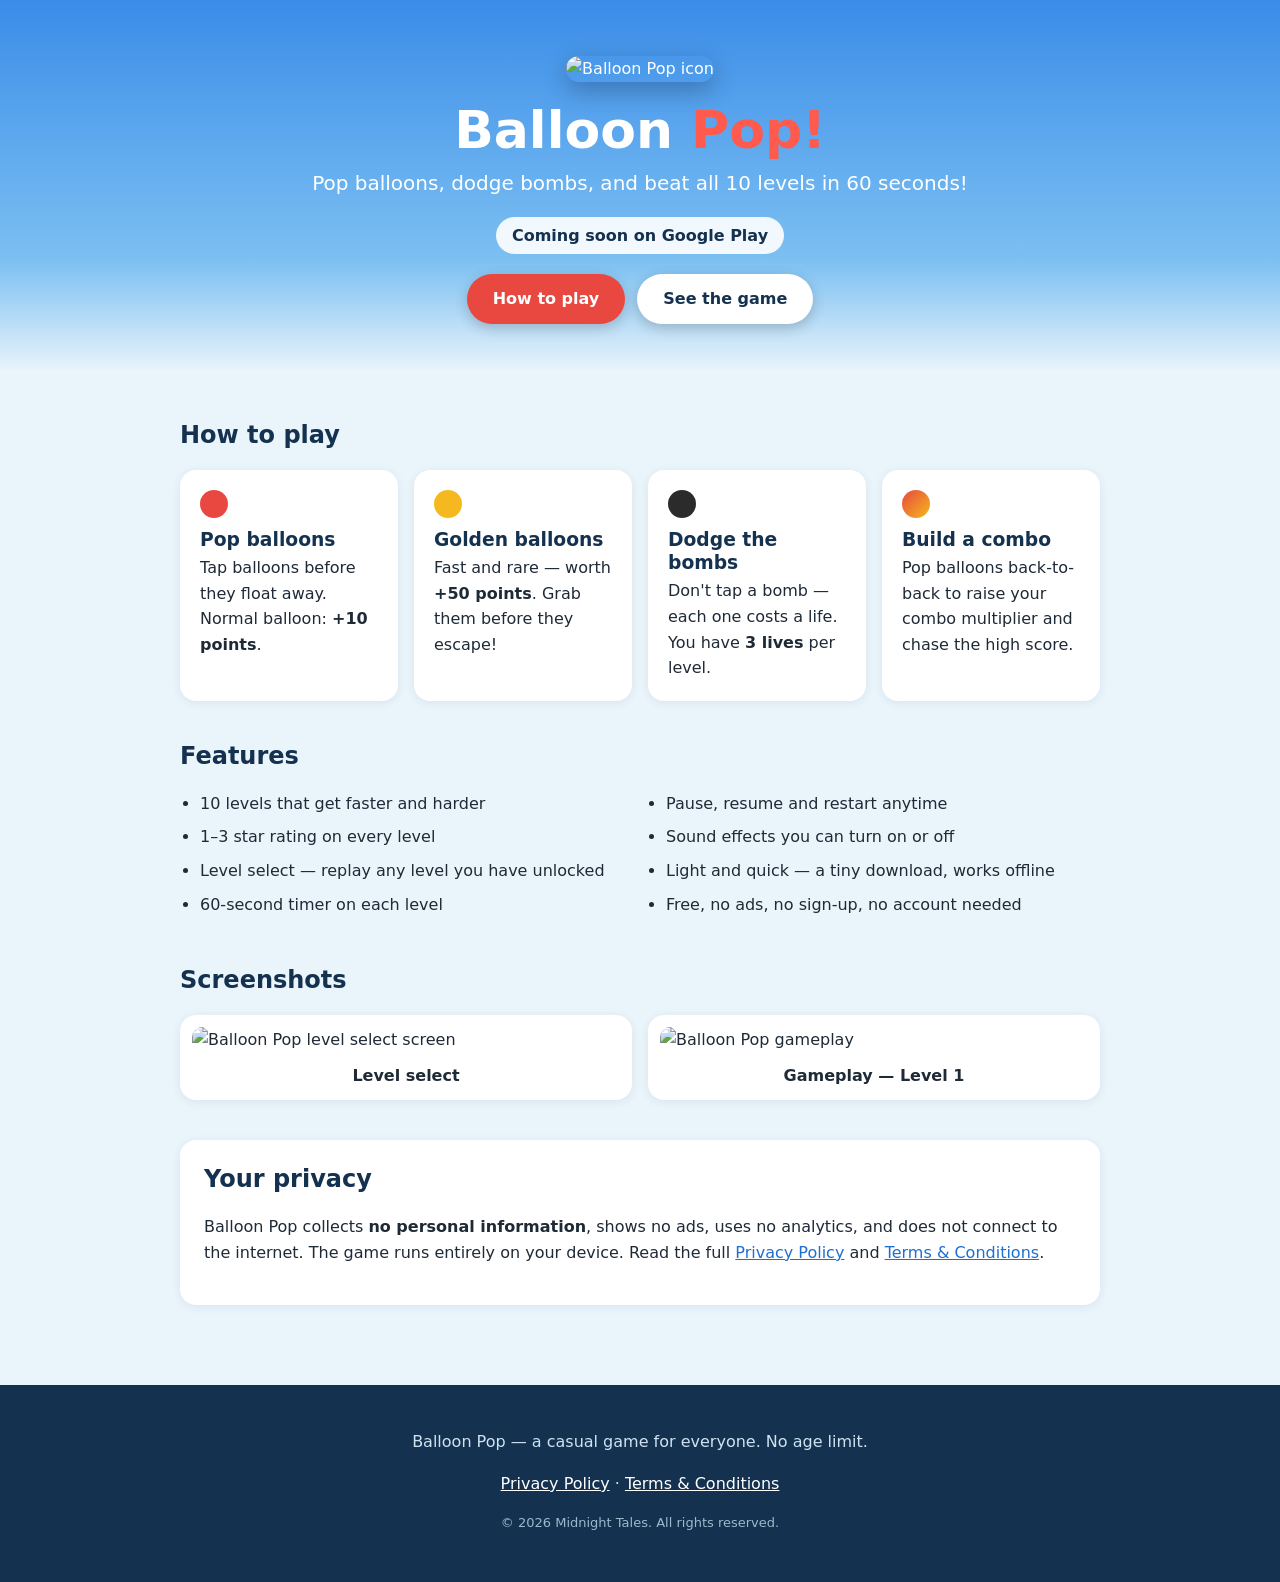
==== index.html @ a08adcc6 "Balloon Pop website: landing page, privacy policy and terms" ====
<!DOCTYPE html>
<html lang="en">
<head>
<meta charset="utf-8">
<meta name="viewport" content="width=device-width, initial-scale=1">
<title>Balloon Pop — Pop balloons, beat 10 levels!</title>
<meta name="description" content="Balloon Pop is a simple, fast and fun shooting game for everyone. Pop balloons, dodge bombs and beat all 10 levels. Free, no ads, no sign-up.">
<link rel="stylesheet" href="style.css">
<link rel="icon" href="assets/icon-512x512.png">
</head>
<body>
<header class="hero">
  <img class="hero-icon" src="assets/icon-512x512.png" alt="Balloon Pop icon">
  <h1>Balloon <span>Pop!</span></h1>
  <p class="tagline">Pop balloons, dodge bombs, and beat all 10 levels in 60 seconds!</p>
  <p class="soon">Coming soon on Google Play</p>
  <div class="hero-cta">
    <a class="btn" href="#how">How to play</a>
    <a class="btn ghost" href="#screenshots">See the game</a>
  </div>
</header>

<main>
  <section id="how">
    <h2>How to play</h2>
    <div class="cards">
      <div class="card"><div class="dot red"></div><h3>Pop balloons</h3><p>Tap balloons before they float away. Normal balloon: <strong>+10 points</strong>.</p></div>
      <div class="card"><div class="dot gold"></div><h3>Golden balloons</h3><p>Fast and rare — worth <strong>+50 points</strong>. Grab them before they escape!</p></div>
      <div class="card"><div class="dot bomb"></div><h3>Dodge the bombs</h3><p>Don't tap a bomb — each one costs a life. You have <strong>3 lives</strong> per level.</p></div>
      <div class="card"><div class="dot combo"></div><h3>Build a combo</h3><p>Pop balloons back-to-back to raise your combo multiplier and chase the high score.</p></div>
    </div>
  </section>

  <section>
    <h2>Features</h2>
    <ul class="features">
      <li>10 levels that get faster and harder</li>
      <li>1–3 star rating on every level</li>
      <li>Level select — replay any level you have unlocked</li>
      <li>60-second timer on each level</li>
      <li>Pause, resume and restart anytime</li>
      <li>Sound effects you can turn on or off</li>
      <li>Light and quick — a tiny download, works offline</li>
      <li>Free, no ads, no sign-up, no account needed</li>
    </ul>
  </section>

  <section id="screenshots">
    <h2>Screenshots</h2>
    <div class="shots">
      <figure><img src="assets/screenshot-1-menu.png" alt="Balloon Pop level select screen"><figcaption>Level select</figcaption></figure>
      <figure><img src="assets/screenshot-2-gameplay.png" alt="Balloon Pop gameplay"><figcaption>Gameplay — Level 1</figcaption></figure>
    </div>
  </section>

  <section class="privacy-note">
    <h2>Your privacy</h2>
    <p>Balloon Pop collects <strong>no personal information</strong>, shows no ads, uses no analytics, and does not connect to the internet. The game runs entirely on your device. Read the full <a href="privacy-policy.html">Privacy Policy</a> and <a href="terms.html">Terms &amp; Conditions</a>.</p>
  </section>
</main>

<footer>
  <p>Balloon Pop — a casual game for everyone. No age limit.</p>
  <p><a href="privacy-policy.html">Privacy Policy</a> · <a href="terms.html">Terms &amp; Conditions</a></p>
  <p class="small">© 2026 Midnight Tales. All rights reserved.</p>
</footer>
</body>
</html>
---- style.css ----
* { box-sizing: border-box; }
body {
  margin: 0;
  font-family: system-ui, -apple-system, "Segoe UI", Arial, sans-serif;
  color: #1f2a37;
  background: #eaf4fb;
  line-height: 1.6;
}
a { color: #1d6fd1; }
h1, h2, h3 { color: #14324f; line-height: 1.25; }
h2 { margin-top: 0; }

/* ---------- hero ---------- */
.hero {
  text-align: center;
  padding: 56px 20px 48px;
  background: linear-gradient(180deg, #3a8ce8 0%, #7cc0f2 70%, #eaf4fb 100%);
  color: #fff;
}
.hero-icon { width: 120px; height: 120px; border-radius: 28px; box-shadow: 0 8px 24px rgba(0,0,0,.25); }
.hero h1 { font-size: 52px; margin: 16px 0 4px; color: #fff; }
.hero h1 span { color: #ff5a4e; }
.tagline { font-size: 20px; margin: 0 0 8px; }
.soon {
  display: inline-block;
  background: rgba(255,255,255,.9);
  color: #14324f;
  font-weight: 700;
  padding: 6px 16px;
  border-radius: 999px;
  margin: 10px 0 20px;
}
.hero-cta { display: flex; gap: 12px; justify-content: center; flex-wrap: wrap; }
.btn {
  display: inline-block;
  background: #e8483f;
  color: #fff;
  font-weight: 700;
  text-decoration: none;
  padding: 12px 26px;
  border-radius: 999px;
  box-shadow: 0 4px 14px rgba(0,0,0,.2);
}
.btn.ghost { background: #fff; color: #14324f; }

/* ---------- sections ---------- */
main { max-width: 960px; margin: 0 auto; padding: 8px 20px 40px; }
section { margin: 40px 0; }
.cards { display: grid; grid-template-columns: repeat(auto-fit, minmax(200px, 1fr)); gap: 16px; }
.card {
  background: #fff;
  border-radius: 16px;
  padding: 20px;
  box-shadow: 0 2px 10px rgba(20,50,79,.08);
}
.card h3 { margin: 10px 0 4px; }
.card p { margin: 0; }
.dot { width: 28px; height: 28px; border-radius: 50%; }
.dot.red { background: #e8483f; }
.dot.gold { background: #f5b81e; }
.dot.bomb { background: #2b2b2b; }
.dot.combo { background: linear-gradient(135deg, #e8483f, #f5b81e); }
.features { columns: 2; column-gap: 32px; padding-left: 20px; }
.features li { margin-bottom: 8px; }
.shots { display: grid; grid-template-columns: repeat(auto-fit, minmax(240px, 1fr)); gap: 16px; }
.shots figure { margin: 0; background: #fff; border-radius: 16px; padding: 12px; box-shadow: 0 2px 10px rgba(20,50,79,.08); }
.shots img { width: 100%; border-radius: 10px; display: block; }
.shots figcaption { text-align: center; font-weight: 600; margin-top: 10px; }
.privacy-note { background: #fff; border-radius: 16px; padding: 24px; box-shadow: 0 2px 10px rgba(20,50,79,.08); }

/* ---------- legal pages ---------- */
.page-head { max-width: 760px; margin: 0 auto; padding: 32px 20px 0; }
.page-head h1 { font-size: 34px; margin: 12px 0 4px; }
.updated { color: #5b6b7a; margin: 0; }
.back { font-weight: 600; text-decoration: none; }
.legal { max-width: 760px; }
.legal h2 { margin-top: 28px; font-size: 20px; }

/* ---------- footer ---------- */
footer {
  text-align: center;
  padding: 28px 20px 36px;
  background: #14324f;
  color: #cfe2f2;
}
footer a { color: #fff; }
footer .small { font-size: 13px; color: #9db8cc; }

@media (max-width: 600px) {
  .hero h1 { font-size: 38px; }
  .tagline { font-size: 17px; }
  .features { columns: 1; }
}
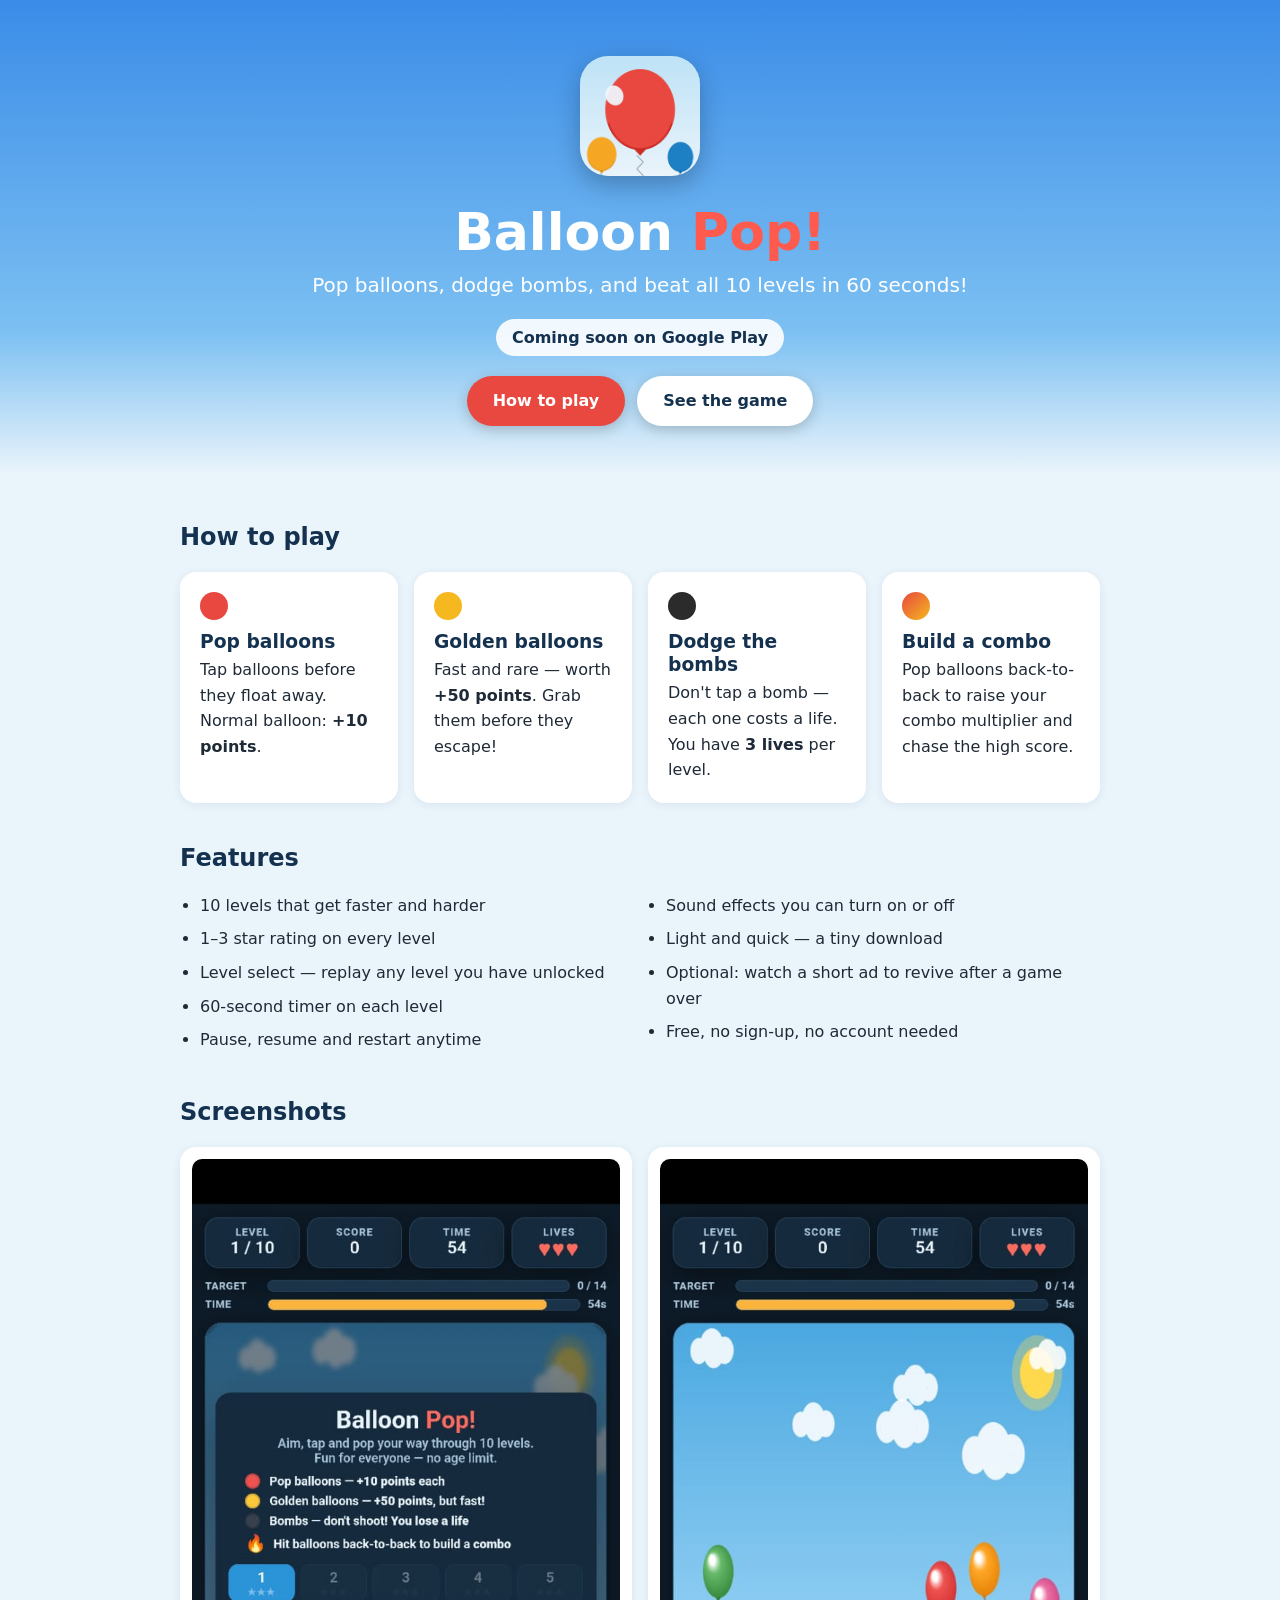
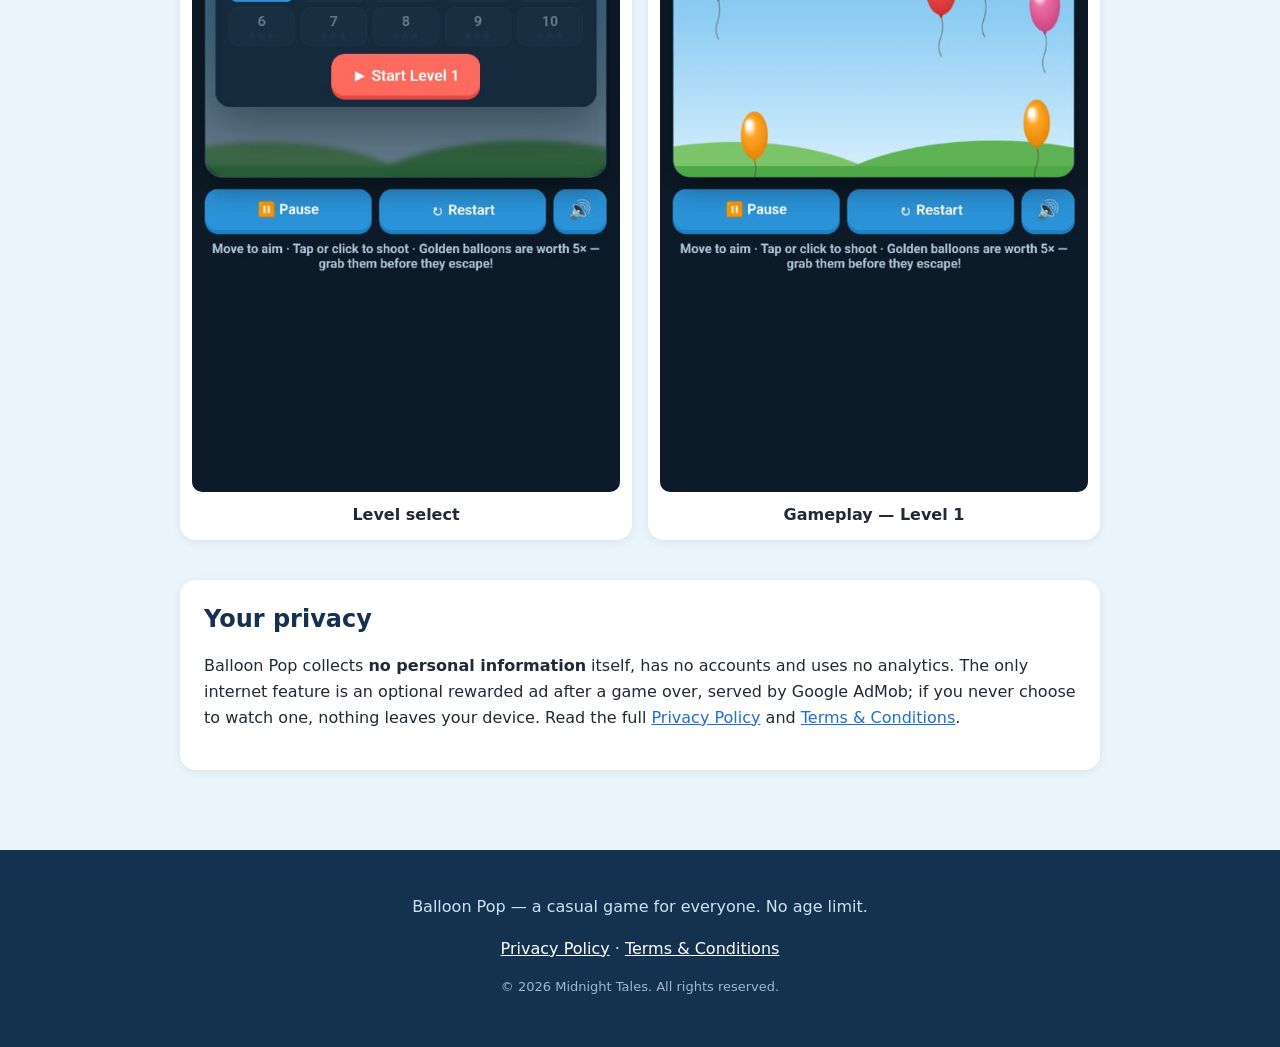
==== commit f4005cb5: "Revise description and privacy information in index.html Updated game description and privacy note f" ====
--- a/index.html
+++ b/index.html
@@ -4,7 +4,7 @@
 <meta charset="utf-8">
 <meta name="viewport" content="width=device-width, initial-scale=1">
 <title>Balloon Pop — Pop balloons, beat 10 levels!</title>
-<meta name="description" content="Balloon Pop is a simple, fast and fun shooting game for everyone. Pop balloons, dodge bombs and beat all 10 levels. Free, no ads, no sign-up.">
+<meta name="description" content="Balloon Pop is a simple, fast and fun shooting game for everyone. Pop balloons, dodge bombs and beat all 10 levels. Free to play, no sign-up.">
 <link rel="stylesheet" href="style.css">
 <link rel="icon" href="assets/icon-512x512.png">
 </head>
@@ -40,8 +40,9 @@
       <li>60-second timer on each level</li>
       <li>Pause, resume and restart anytime</li>
       <li>Sound effects you can turn on or off</li>
-      <li>Light and quick — a tiny download, works offline</li>
-      <li>Free, no ads, no sign-up, no account needed</li>
+      <li>Light and quick — a tiny download</li>
+      <li>Optional: watch a short ad to revive after a game over</li>
+      <li>Free, no sign-up, no account needed</li>
     </ul>
   </section>
 
@@ -55,7 +56,7 @@
 
   <section class="privacy-note">
     <h2>Your privacy</h2>
-    <p>Balloon Pop collects <strong>no personal information</strong>, shows no ads, uses no analytics, and does not connect to the internet. The game runs entirely on your device. Read the full <a href="privacy-policy.html">Privacy Policy</a> and <a href="terms.html">Terms &amp; Conditions</a>.</p>
+    <p>Balloon Pop collects <strong>no personal information</strong> itself, has no accounts and uses no analytics. The only internet feature is an optional rewarded ad after a game over, served by Google AdMob; if you never choose to watch one, nothing leaves your device. Read the full <a href="privacy-policy.html">Privacy Policy</a> and <a href="terms.html">Terms &amp; Conditions</a>.</p>
   </section>
 </main>
 
